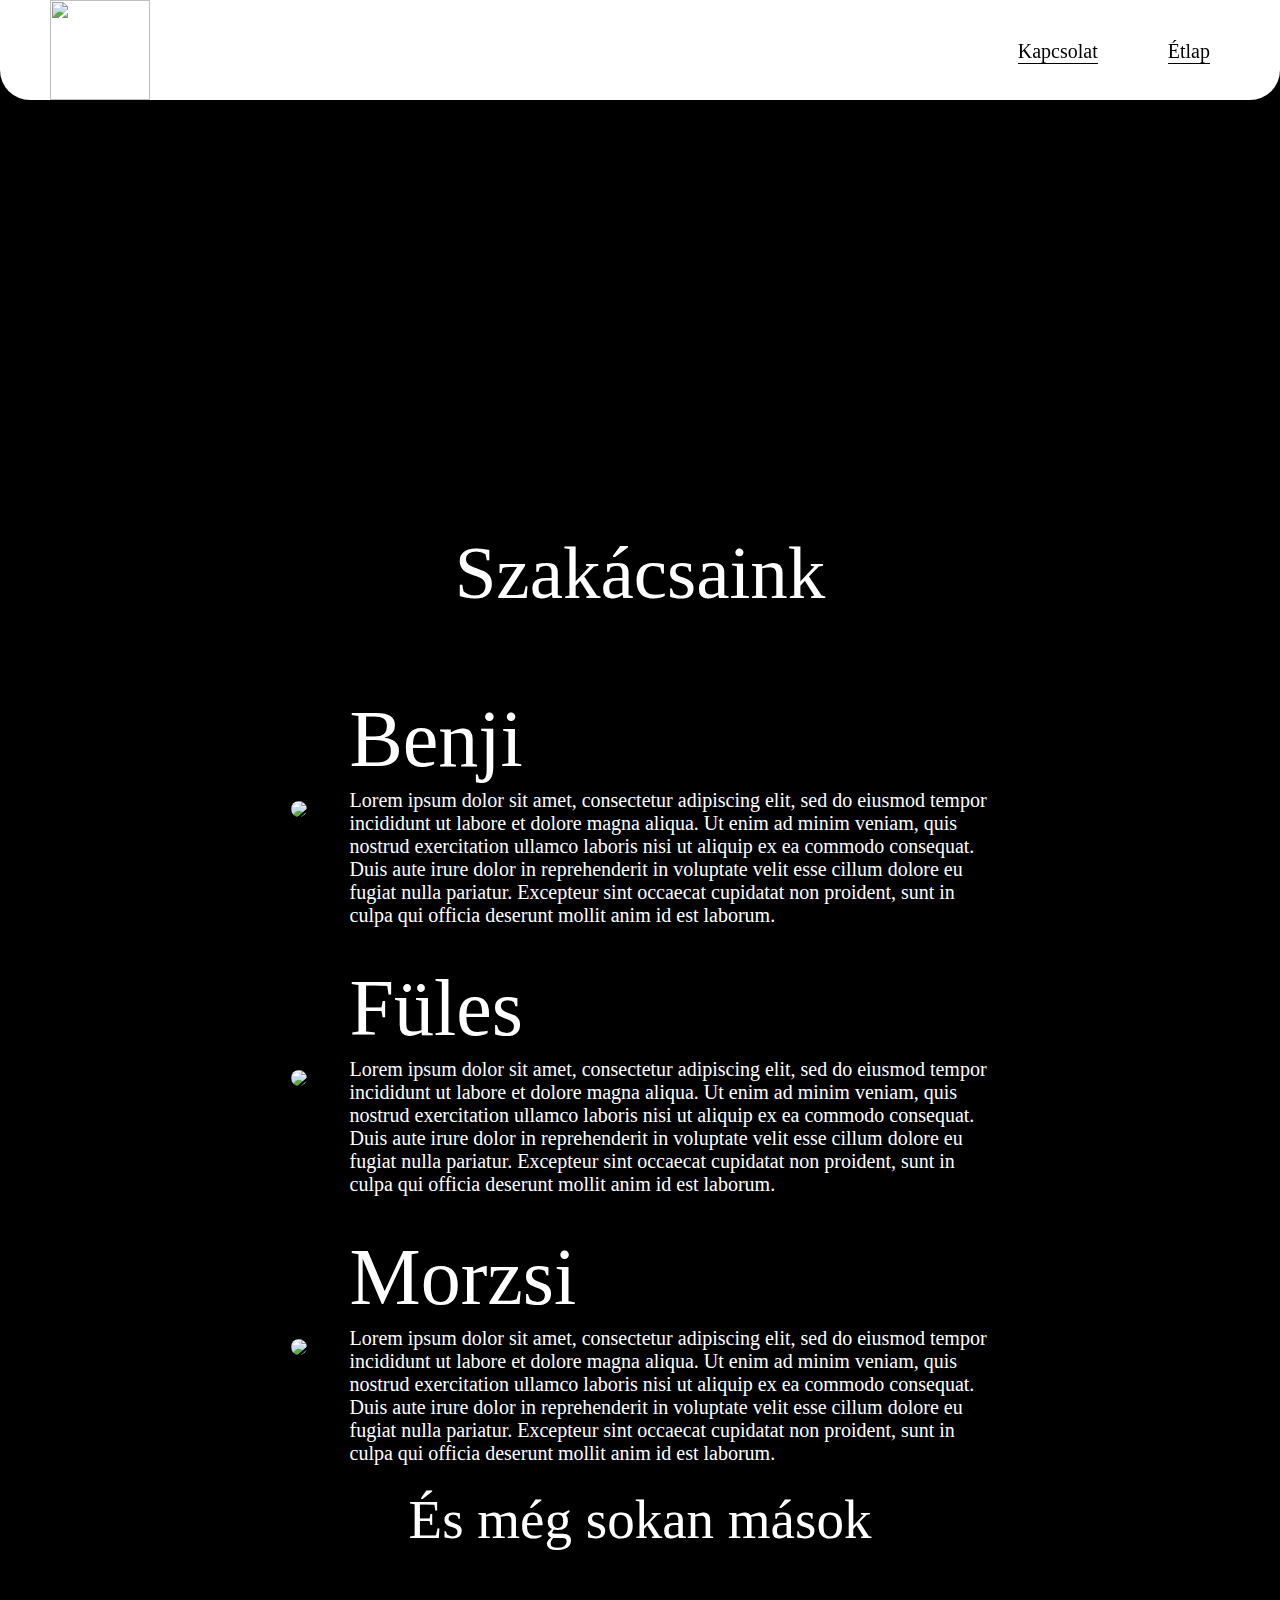
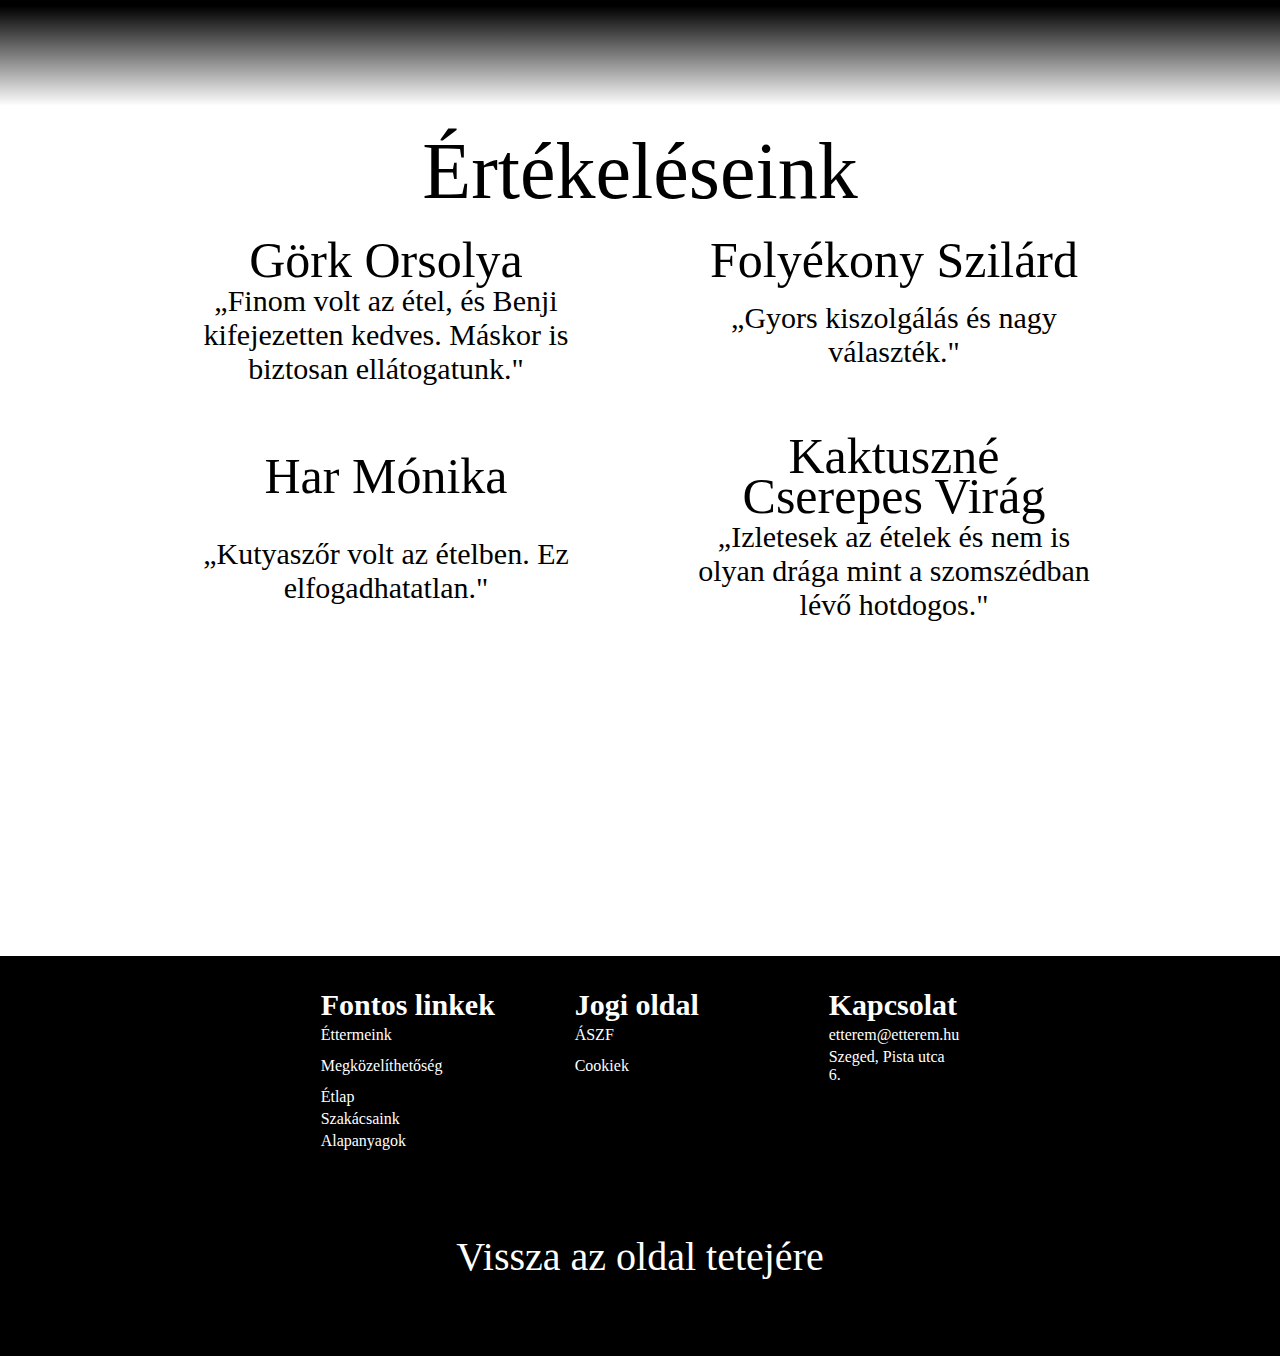
==== index.html @ e3f2d4af "Add files via upload" ====
<!DOCTYPE html>
<html lang="hu">
   <head>
      <meta charset="UTF-8">
      <meta http-equiv="X-UA-Compatible" content="IE=edge">
      <meta name="viewport" content="width=device-width, initial-scale=1.0">
      <title>Étterem - Főoldal</title>
      <link rel="stylesheet" href="indexstyle.css">
      <header>
         <img id="logo" src="forras/logo.png">
         <a href="">Étlap</a>
         <a href="">Kapcsolat</a>
      </header>
   <body>
      <div id="fejresz">
         <img src="forras/index/etel.png" style="width: 100%; height: 100%; pointer-events: none;">
         <img id="logofejresz" src="forras/index/logo.png" style="box-shadow: 50px 50px 50px black">
         <p>Ismerje meg<br> kinálatunkat</p>
      </div>
      <div id="szakacsok">
         <p>Szakácsaink</p>
         <table>
            <tr>
               <td rowspan="2" id="kep"><img src="forras/index/benji.png" style="border-radius: 30px; width: 300px;"></td>
               <td class="nev">Benji</td>
            </tr>
            <tr>
               <td class="leiras">Lorem ipsum dolor sit amet, consectetur adipiscing elit, sed do eiusmod tempor incididunt ut labore
                 et dolore magna aliqua. Ut enim ad minim veniam, quis nostrud exercitation ullamco laboris nisi ut aliquip ex ea commodo consequat.
                 Duis aute irure dolor in reprehenderit in voluptate velit esse cillum dolore eu fugiat nulla pariatur. Excepteur sint occaecat cupidatat non proident,
                  sunt in culpa qui officia deserunt mollit anim id est laborum.</td>
            </tr>
         </table>
         <table>
            <tr>
               <td rowspan="2" id="kep"><img src="forras/index/Füles.png" style="border-radius: 30px; width: 300px;"></td>
               <td class="nev">Füles</td>
            </tr>
            <tr>
               <td class="leiras">Lorem ipsum dolor sit amet, consectetur adipiscing elit, sed do eiusmod tempor incididunt ut labore
                 et dolore magna aliqua. Ut enim ad minim veniam, quis nostrud exercitation ullamco laboris nisi ut aliquip ex ea commodo consequat.
                 Duis aute irure dolor in reprehenderit in voluptate velit esse cillum dolore eu fugiat nulla pariatur. Excepteur sint occaecat cupidatat non proident,
                  sunt in culpa qui officia deserunt mollit anim id est laborum.</td>
            </tr>
         </table>
         <table>
            <tr>
               <td rowspan="2" id="kep"><img src="forras/index/morzsi.png" style="border-radius: 30px; width: 300px;"></td>
               <td class="nev">Morzsi</td>
            </tr>
            <tr>
               <td class="leiras">Lorem ipsum dolor sit amet, consectetur adipiscing elit, sed do eiusmod tempor incididunt ut labore
                 et dolore magna aliqua. Ut enim ad minim veniam, quis nostrud exercitation ullamco laboris nisi ut aliquip ex ea commodo consequat.
                 Duis aute irure dolor in reprehenderit in voluptate velit esse cillum dolore eu fugiat nulla pariatur. Excepteur sint occaecat cupidatat non proident,
                  sunt in culpa qui officia deserunt mollit anim id est laborum.</td>
            </tr>
         </table>
         <p style="padding-top: 0px; margin-top: -10px; font-size:55px">És még sokan mások</p>
      </div>
      <div id="gradient"></div>
      <div id="ertekelesek">
         <p id="cim">Értékeléseink</p>
         <table style="margin-top: 20px">
            <tr>
               <td id="ertekelo">Görk Orsolya</td>
               <td style="width: 100px"></td>
               <td id="ertekelo">Folyékony Szilárd</td>
            </tr>
            <tr>
               <td id="ertekeles">„Finom volt az étel, és Benji kifejezetten kedves. Máskor is biztosan ellátogatunk."</td>
               <td style="width: 100px"></td>
               <td id="ertekeles">„Gyors kiszolgálás és nagy választék."</td>
            </tr>
            <tr>
               <td id="kep"><img src="forras/index/csillag5.png" alt=""></td>
               <td style="width: 100px"></td>
               <td id="kep"><img src="forras/index/csillag5.png" alt=""></td>
            </tr>
            <tr>
               <td style="height: 20px;"></td>
            </tr>
            <tr>
               <td id="ertekelo">Har Mónika</td>
               <td style="width: 100px"></td>
               <td id="ertekelo">Kaktuszné Cserepes Virág</td>
            </tr>
            <tr>
               <td id="ertekeles">„Kutyaszőr volt az ételben. Ez elfogadhatatlan."</td>
               <td style="width: 100px"></td>
               <td id="ertekeles">„Izletesek az ételek és nem is olyan drága mint a szomszédban lévő hotdogos."</td>
            </tr>
            <tr>
               <td id="kep"><img src="forras/index/csillag1.png" alt=""></td>
               <td style="width: 100px"></td>
               <td id="kep"><img src="forras/index/csillag5.png" alt=""></td>
            </tr>
         </table>
      </div>
   </body>
   <footer>
      <table>
         <tr>
            <th class="cimek">Fontos linkek</td>
            <th class="cimek">Jogi oldal</td>
            <th class="cimek" style="width: 0px">Kapcsolat</td>
         </tr>
         <tr>
            <td>Éttermeink</td>
            <td>ÁSZF</td>
            <td>etterem@etterem.hu</td>
         </tr>
         <tr>
            <td>Megközelíthetőség</td>
            <td>Cookiek</td>
            <td>Szeged, Pista utca 6.</td>
         </tr>
         <tr>
            <td>Étlap</td>
         </tr>
         <tr>
            <td>Szakácsaink</td>
         </tr>
         <tr>
            <td>Alapanyagok</td>
         </tr>
      </table>
      <a href="#"><p>Vissza az oldal tetejére</p></a>
   </footer>
</html>
---- indexstyle.css ----
@font-face {
    font-family: Nunito-bold;
    src: url(font/Nunito-Bold.ttf);
}

@font-face {
    font-family: Nunito-Medium;
    src: url(font/Nunito-Medium.ttf);
}

body{
    margin: 0px;
    background-color: black ;
}

header{
    background-color: white;
    height: 100px;
    width: 100%;
    margin: 0px;
    padding: 0px;
    position: fixed;
    border-radius: 0 0 30px 30px;
    box-shadow: 0px 2px 30px 0px black;
    top: 0px;
}

footer{
    height: 400px;
    background-color: black;
    color: white;
}

.cimek{
    font-family: Nunito-Bold;
    width: 250px;
    padding-top: 30px;
    text-align: left;
    font-size: 30px;
}

footer td{
    font-family: Nunito-Medium;
}

footer p{
    text-align: center;
    margin-top: 80px;
    font-family: Nunito-Bold;
    font-size: 40px;
}

footer a{
    text-decoration: none;
    color: white;
}

#fejresz p{
    font-size: 130px;
    color: white;
    margin-top: -700px;
    text-align: center;
    text-shadow: 1px 1px 25px black;
    font-family: Nunito-Bold;
    line-height: 0.8em;
}

header a{
    float: right;
    padding-top: 40px;
    margin-right: 70px;
    font-family: Nunito-Bold;
    font-size: 20px;
    text-decoration: none;
    border-bottom: 1px solid black;
    color: black;
}

header a:hover{
    float: right;
    padding-top: 40px;
    margin-right: 70px;
    font-family: Nunito-Bold;
    font-size: 20px;
    border-bottom-color: grey;
    color: grey;
}

#logofejresz{
    display: block;
    margin: 0 auto;
    margin-top: -650px;
    border:2px solid #fff;
}


#logo{
    width: 100px;
    height: 100px;
    content: icon;
    padding-top: px;
    padding-left: 50px;
}

#szakacsok p{
    text-align: center;
    font-size: 75px;
    font-family: Nunito-Bold;
    color: white;
    padding-top: 400px;
}

table,td,th{
    margin: 0 auto;
    margin-bottom: 30px;
}

.nev{
    width: 50vw;
    height: 5px;
    padding-left: 40px;
    font-size: 80px;
    font-family: Nunito-Bold;
    color:white;
}

.leiras{
    font-size: 20px;
    font-family: Nunito-Medium;
    padding-left: 40px; 
    color:white;
}

#gradient{
    height: 100px;
    background: linear-gradient(180deg, black 0%, white 100%);
}

#ertekelesek{
    height: 850px;
    background-color: white;
}

#ertekelesek #cim{
    margin: 0px;
    text-align: center;
    padding-top: 20px;
    font-size: 80px;
    font-family: Nunito-Bold;
}

#ertekelesek #ertekelo{
    font-family: Nunito-Bold;
    text-align: center;
    font-size: 50px;
    width: 400px;
    line-height: 0.8em;
}

#ertekelesek #ertekeles{
    font-size: 30px;
    font-family: Nunito-Medium;
    text-align: center;
}

#ertekelesek #kep{
    display: block;
    margin: 0 auto;
    width: 200px;
}
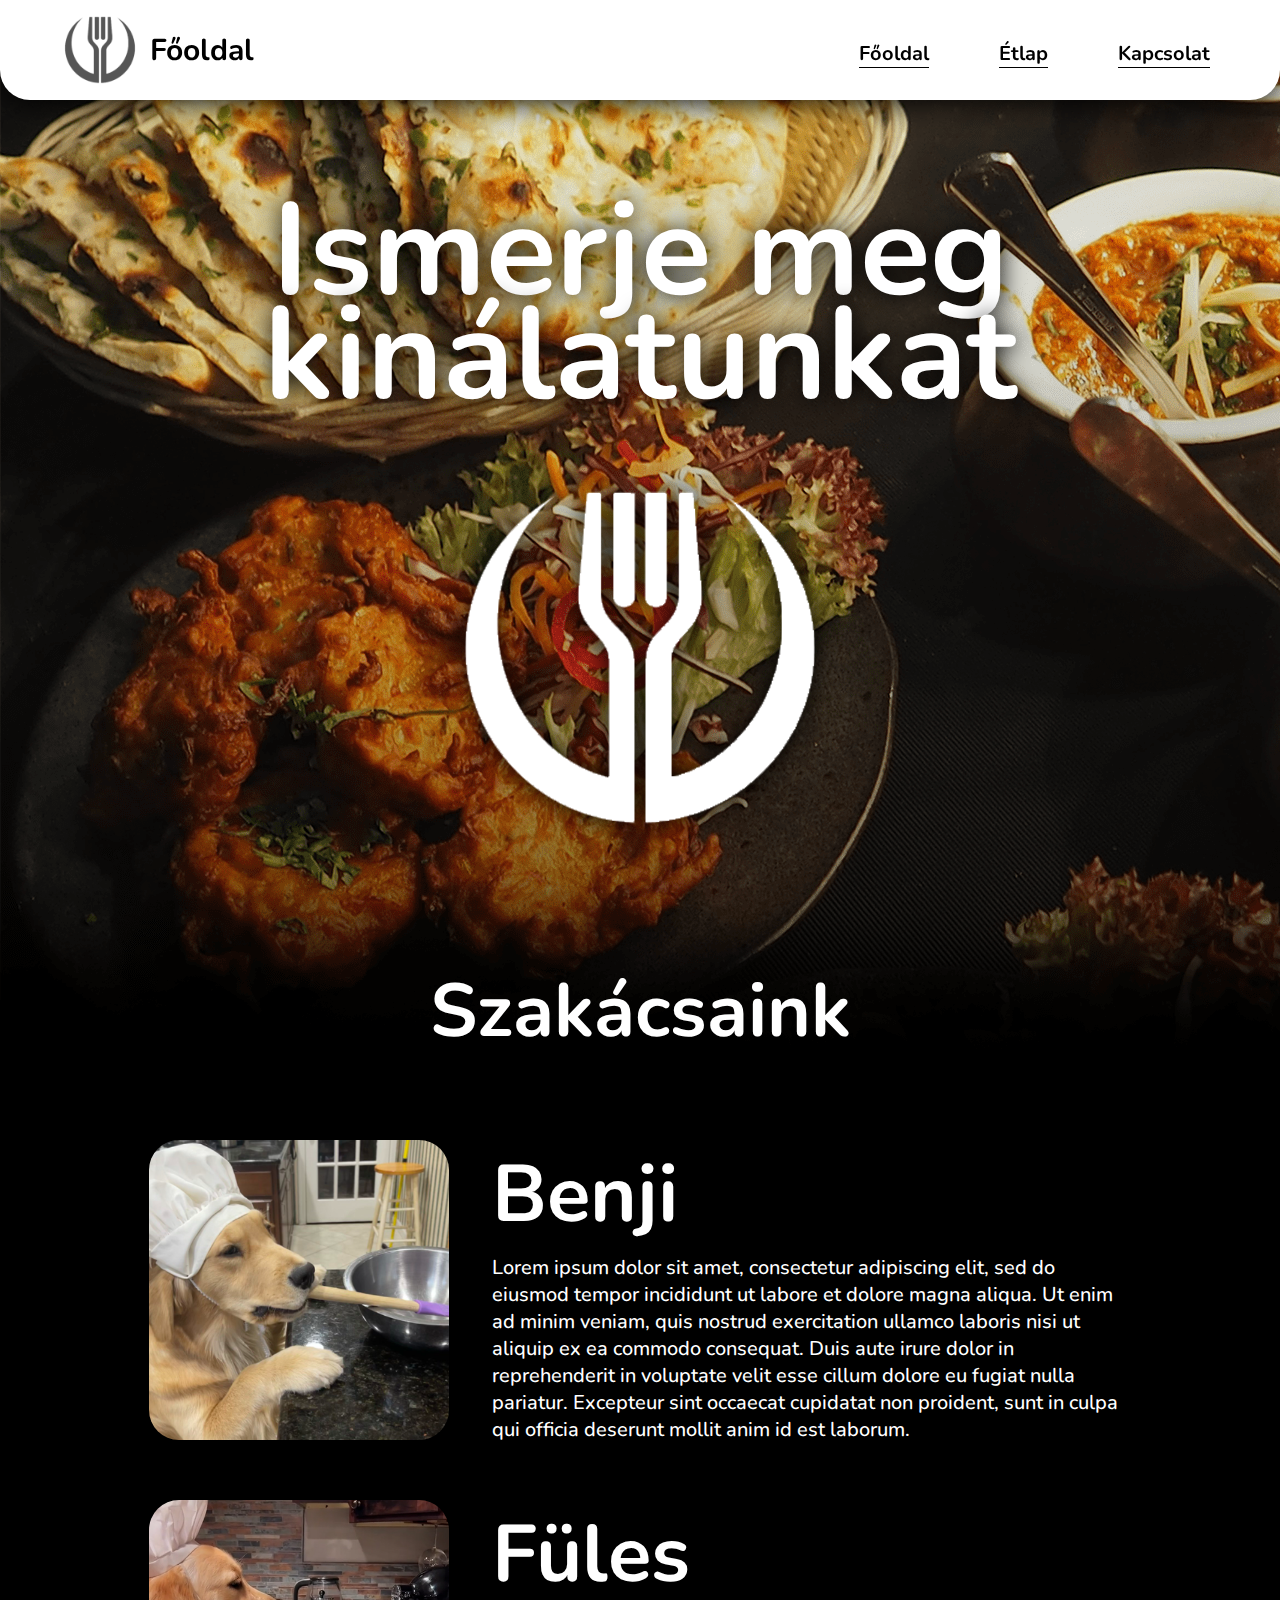
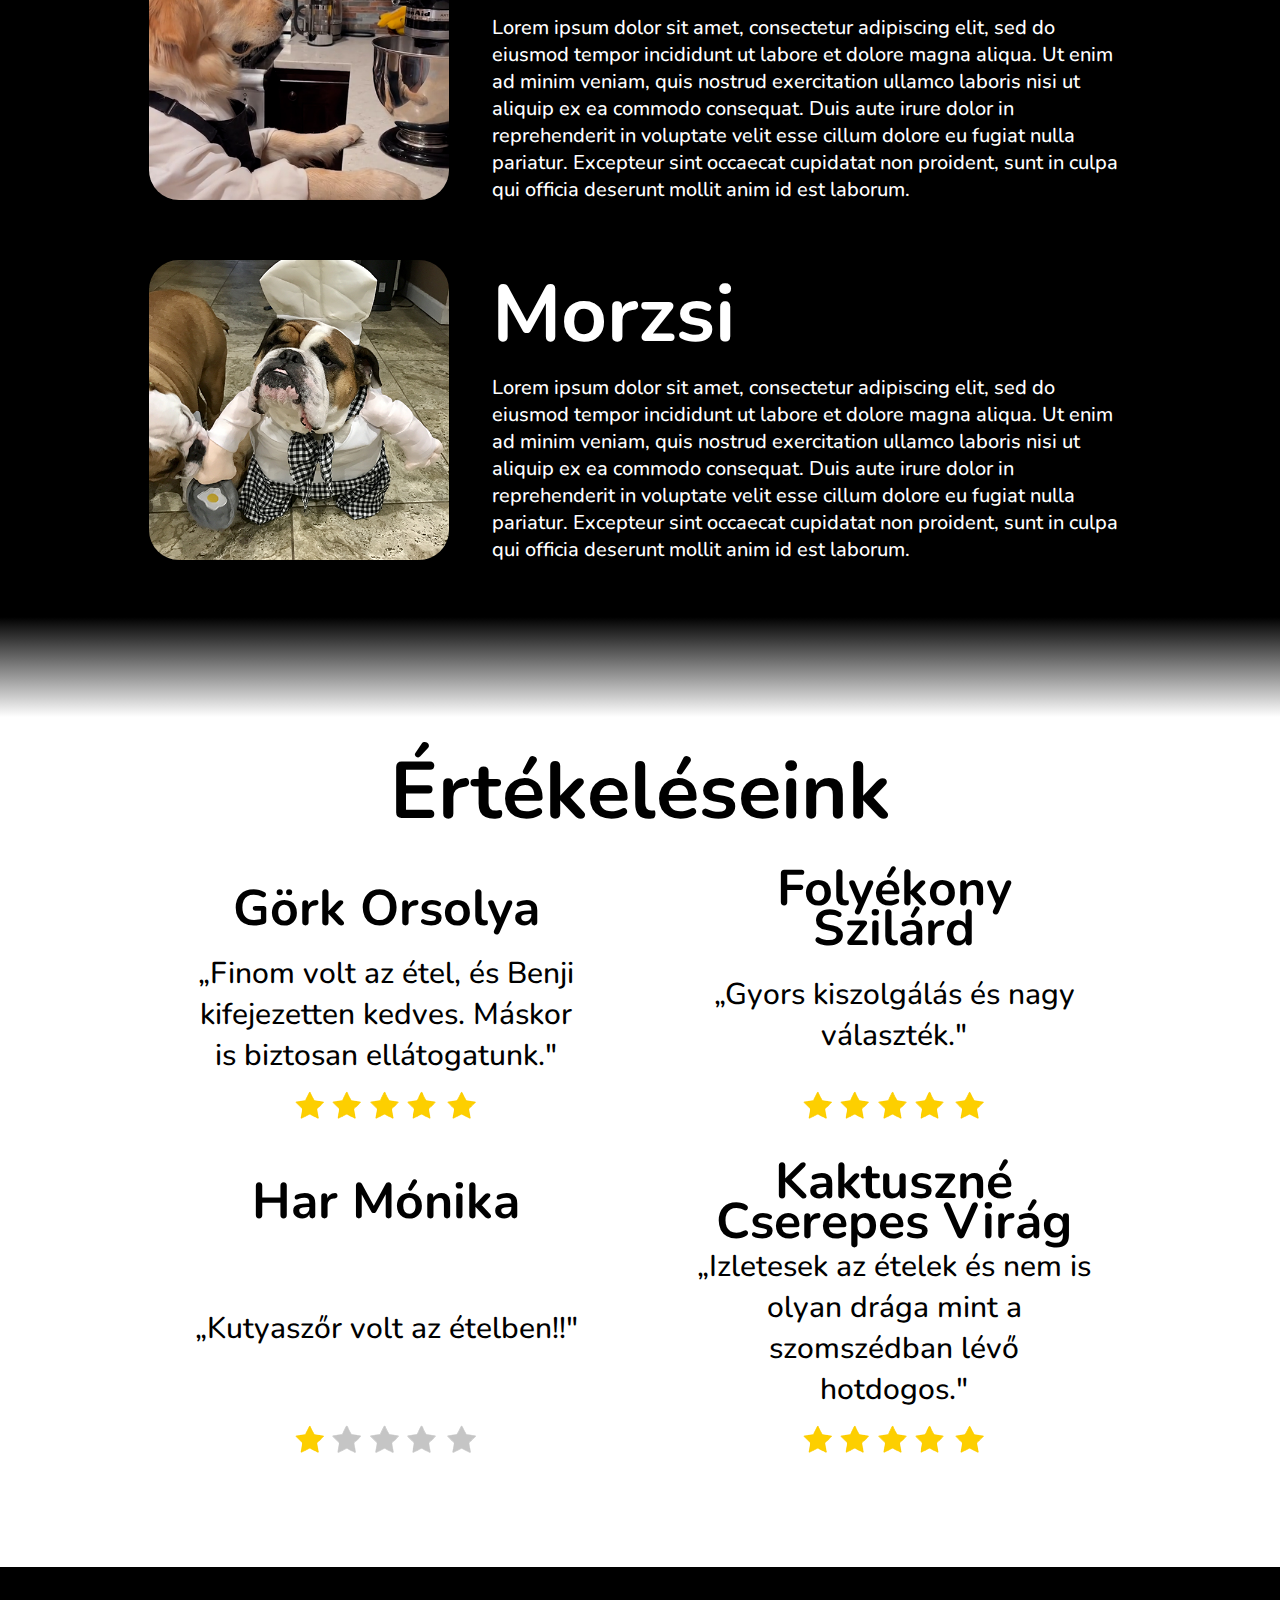
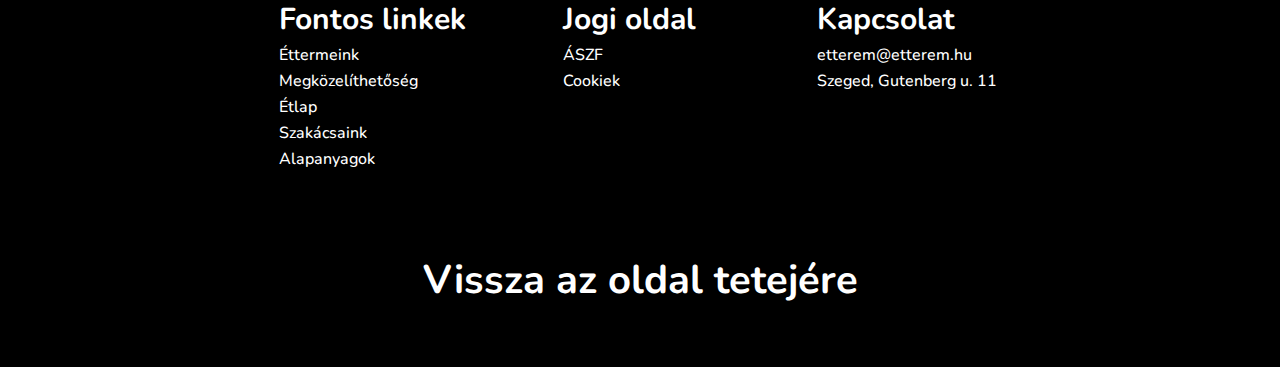
==== commit 86d675e9: "kész oldal" ====
--- a/index.html
+++ b/index.html
@@ -5,23 +5,28 @@
       <meta http-equiv="X-UA-Compatible" content="IE=edge">
       <meta name="viewport" content="width=device-width, initial-scale=1.0">
       <title>Étterem - Főoldal</title>
-      <link rel="stylesheet" href="indexstyle.css">
+      <link rel="stylesheet" href="style.css">
+   </head>
+   <body>
+
       <header>
          <img id="logo" src="forras/logo.png">
-         <a href="">Étlap</a>
-         <a href="">Kapcsolat</a>
+         <p id="fooldal">Főoldal</p>
+         <a href="kapcsolat.html">Kapcsolat</a>
+         <a href="etlap.html">Étlap</a>
+         <a href="index.html">Főoldal</a>
       </header>
-   <body>
+
       <div id="fejresz">
-         <img src="forras/index/etel.png" style="width: 100%; height: 100%; pointer-events: none;">
-         <img id="logofejresz" src="forras/index/logo.png" style="box-shadow: 50px 50px 50px black">
          <p>Ismerje meg<br> kinálatunkat</p>
+         <img id="logofejresz" src="forras/index/logo.png">
       </div>
+
       <div id="szakacsok">
          <p>Szakácsaink</p>
          <table>
             <tr>
-               <td rowspan="2" id="kep"><img src="forras/index/benji.png" style="border-radius: 30px; width: 300px;"></td>
+               <td rowspan="2"><img class="szakacskep" src="forras/index/benji.png"></td>
                <td class="nev">Benji</td>
             </tr>
             <tr>
@@ -33,7 +38,7 @@
          </table>
          <table>
             <tr>
-               <td rowspan="2" id="kep"><img src="forras/index/Füles.png" style="border-radius: 30px; width: 300px;"></td>
+               <td rowspan="2"><img class="szakacskep" src="forras/index/fules.png"></td>
                <td class="nev">Füles</td>
             </tr>
             <tr>
@@ -45,7 +50,7 @@
          </table>
          <table>
             <tr>
-               <td rowspan="2" id="kep"><img src="forras/index/morzsi.png" style="border-radius: 30px; width: 300px;"></td>
+               <td rowspan="2"><img class="szakacskep" src="forras/index/morzsi.png"></td>
                <td class="nev">Morzsi</td>
             </tr>
             <tr>
@@ -55,44 +60,43 @@
                   sunt in culpa qui officia deserunt mollit anim id est laborum.</td>
             </tr>
          </table>
-         <p style="padding-top: 0px; margin-top: -10px; font-size:55px">És még sokan mások</p>
       </div>
       <div id="gradient"></div>
       <div id="ertekelesek">
          <p id="cim">Értékeléseink</p>
          <table style="margin-top: 20px">
             <tr>
-               <td id="ertekelo">Görk Orsolya</td>
+               <td class="ertekelo">Görk Orsolya</td>
                <td style="width: 100px"></td>
-               <td id="ertekelo">Folyékony Szilárd</td>
+               <td class="ertekelo">Folyékony Szilárd</td>
             </tr>
             <tr>
-               <td id="ertekeles">„Finom volt az étel, és Benji kifejezetten kedves. Máskor is biztosan ellátogatunk."</td>
+               <td class="ertekeles">„Finom volt az étel, és Benji kifejezetten kedves. Máskor is biztosan ellátogatunk."</td>
                <td style="width: 100px"></td>
-               <td id="ertekeles">„Gyors kiszolgálás és nagy választék."</td>
+               <td class="ertekeles">„Gyors kiszolgálás és nagy választék."</td>
             </tr>
             <tr>
-               <td id="kep"><img src="forras/index/csillag5.png" alt=""></td>
+               <td class="kep"><img src="forras/index/csillag5.png" alt=""></td>
                <td style="width: 100px"></td>
-               <td id="kep"><img src="forras/index/csillag5.png" alt=""></td>
+               <td class="kep"><img src="forras/index/csillag5.png" alt=""></td>
             </tr>
             <tr>
                <td style="height: 20px;"></td>
             </tr>
             <tr>
-               <td id="ertekelo">Har Mónika</td>
+               <td class="ertekelo">Har Mónika</td>
                <td style="width: 100px"></td>
-               <td id="ertekelo">Kaktuszné Cserepes Virág</td>
+               <td class="ertekelo">Kaktuszné Cserepes Virág</td>
             </tr>
             <tr>
-               <td id="ertekeles">„Kutyaszőr volt az ételben. Ez elfogadhatatlan."</td>
+               <td class="ertekeles">„Kutyaszőr volt az ételben!!"</td>
                <td style="width: 100px"></td>
-               <td id="ertekeles">„Izletesek az ételek és nem is olyan drága mint a szomszédban lévő hotdogos."</td>
+               <td class="ertekeles">„Izletesek az ételek és nem is olyan drága mint a szomszédban lévő hotdogos."</td>
             </tr>
             <tr>
-               <td id="kep"><img src="forras/index/csillag1.png" alt=""></td>
+               <td class="kep"><img src="forras/index/csillag1.png" alt=""></td>
                <td style="width: 100px"></td>
-               <td id="kep"><img src="forras/index/csillag5.png" alt=""></td>
+               <td class="kep"><img src="forras/index/csillag5.png" alt=""></td>
             </tr>
          </table>
       </div>
@@ -100,9 +104,9 @@
    <footer>
       <table>
          <tr>
-            <th class="cimek">Fontos linkek</td>
+            <th class="cimek" style="width: 280px">Fontos linkek</td>
             <th class="cimek">Jogi oldal</td>
-            <th class="cimek" style="width: 0px">Kapcsolat</td>
+            <th class="cimek" style="width: 185px">Kapcsolat</td>
          </tr>
          <tr>
             <td>Éttermeink</td>
@@ -112,7 +116,7 @@
          <tr>
             <td>Megközelíthetőség</td>
             <td>Cookiek</td>
-            <td>Szeged, Pista utca 6.</td>
+            <td>Szeged, Gutenberg u. 11</td>
          </tr>
          <tr>
             <td>Étlap</td>
@@ -125,5 +129,5 @@
          </tr>
       </table>
       <a href="#"><p>Vissza az oldal tetejére</p></a>
-   </footer>
+</footer>
 </html>
--- a/style.css
+++ b/style.css
@@ -0,0 +1,396 @@
+@font-face {
+    font-family: Nunito-bold;
+    src: url(font/Nunito-Bold.ttf);
+}
+
+@font-face {
+    font-family: Nunito-Medium;
+    src: url(font/Nunito-Medium.ttf);
+}
+
+/* fooldal */
+
+body{
+    margin: 0px;
+    background-color: black ;
+}
+
+header #fooldal{
+    font-size: 30px;
+    float: left;
+    font-family: Nunito-Bold;
+}
+
+header{
+    background-color: white;
+    height: 100px;
+    width: 100%;
+    margin: 0px;
+    padding: 0px;
+    position: fixed;
+    border-radius: 0 0 30px 30px;
+    box-shadow: 0px 2px 30px 0px black;
+    top: 0px;
+    z-index: 1;
+}
+
+footer{
+    height: 400px;
+    background-color: black;
+    color: white;
+}
+
+.cimek{
+    font-family: Nunito-Bold;
+    width: 250px;
+    padding-top: 30px;
+    text-align: left;
+    font-size: 30px;
+}
+
+footer td{
+    font-family: Nunito-Medium;
+}
+
+footer p{
+    text-align: center;
+    margin-top: 80px;
+    font-family: Nunito-Bold;
+    font-size: 40px;
+}
+
+footer a{
+    text-decoration: none;
+    color: white;
+}
+
+#fejresz{
+    height: 1080px;
+    width: 100%;
+    background-color: white;
+    background-image: url("forras/index/etel-min.png");
+    background-size: cover;
+    background-repeat: no-repeat;
+}
+
+#fejresz p{
+    color: white;
+    font-size: 130px;
+    margin: 0;
+    text-align: center;
+    font-family: Nunito-Bold;
+    text-shadow: 1px 1px 25px black;
+    padding-top: 200px;
+    line-height: 0.8em;
+}
+
+#logofejresz{
+    display: block;
+    margin: 0 auto;
+    user-select: none;
+    pointer-events: none;
+}
+
+.szakacskep{
+    border-radius: 30px;
+    width: 300px;
+    pointer-events: none;
+    user-select: none;
+}
+
+header a{
+    float: right;
+    padding-top: 40px;
+    margin-right: 70px;
+    font-family: Nunito-Bold;
+    font-size: 20px;
+    text-decoration: none;
+    border-bottom: 1px solid black;
+    color: black;
+}
+
+header a:hover{
+    float: right;
+    padding-top: 40px;
+    margin-right: 70px;
+    font-family: Nunito-Bold;
+    font-size: 20px;
+    border-bottom-color: grey;
+    color: grey;
+    z-index: 10;
+}
+
+#logo{
+    float: left;
+    width: 100px;
+    height: 100px;
+    content: icon;
+    padding-top: px;
+    padding-left: 50px;
+    pointer-events: none;
+    user-select: none;
+}
+
+#szakacsok p{
+    text-align: center;
+    font-size: 75px;
+    font-family: Nunito-Bold;
+    color: white;
+    margin-top: -120px ;
+}
+
+table,td,th{
+    margin: 0 auto;
+    margin-bottom: 50px;
+}
+
+.nev{
+    width: 50vw;
+    height: 5px;
+    padding-left: 40px;
+    font-size: 80px;
+    font-family: Nunito-Bold;
+    color:white;
+}
+
+.leiras{
+    font-size: 20px;
+    font-family: Nunito-Medium;
+    padding-left: 40px; 
+    color:white;
+}
+
+#gradient{
+    height: 100px;
+    background: linear-gradient(180deg, black 0%, white 100%);
+}
+
+#ertekelesek{
+    height: 850px;
+    background-color: white;
+}
+
+#ertekelesek #cim{
+    margin: 0px;
+    text-align: center;
+    padding-top: 20px;
+    font-size: 80px;
+    font-family: Nunito-Bold;
+}
+
+#ertekelesek .ertekelo{
+    font-family: Nunito-Bold;
+    text-align: center;
+    font-size: 50px;
+    width: 400px;
+    line-height: 0.8em;
+}
+
+#ertekelesek .ertekeles{
+    font-size: 30px;
+    font-family: Nunito-Medium;
+    text-align: center;
+}
+
+#ertekelesek .kep{
+    display: block;
+    margin: 0 auto;
+    width: 200px;
+    pointer-events: none;
+    user-select: none;
+}
+
+/* etlap */
+
+header #etlap{
+    font-size: 30px;
+    float: left;
+    font-family: Nunito-Bold;
+}
+
+#fejresz-etlap-kapcsolat p{
+    text-align: center;
+    color: white;
+    font-size: 70px;
+    font-family: Nunito-Bold;
+    margin-top: -230px;
+}
+
+#kereso{
+    padding: 20px;
+    display: block;
+    margin: 0 auto;
+    font-size: 30px;
+    border: 2px white solid;
+    background-color: black;
+    color: white;
+    font-family: Nunito-Medium;
+    border-radius: 30px;
+    height: 40px;
+    width: 20vw;
+    position: relative;
+} 
+
+#kereso:hover{
+    padding: 20px;
+    display: block;
+    margin: 0 auto;
+    font-size: 30px;
+    border: 2px white solid;
+    background-color: black;
+    color: white;
+    font-family: Nunito-Medium;
+    border-radius: 30px;
+    height: 40px;
+    width: 20vw;
+    position: relative;
+    animation: kereso 0.4s forwards;
+}
+
+@keyframes kereso {
+    from {box-shadow: 0px;}
+    to { box-shadow: 0px 0px 400px 0px white;}
+}
+
+@keyframes megvesz{
+    from {background-color: white;}
+    to {background-color: wheat;}
+}
+
+#kategoria{
+    margin-top: 70px;
+    color:white;
+    font-size: 50px;
+    text-align: center;
+    font-family: Nunito-Bold;
+} 
+
+.etel{
+    margin-top: 60px;
+}
+
+.etelkep{
+    width: 150px;
+    border-radius: 90px;
+    pointer-events: none;
+    user-select: none;
+}
+
+.etelnev{
+    color: white;
+    font-family: Nunito-Bold;
+    font-size: 40px;
+    padding-left: 25px;
+    line-height: 0.8em;
+    width: 600px;
+}
+
+.eteldesc{
+    color: white;
+    font-family: Nunito-Medium;
+    font-size: 25px;
+    padding-left: 25px;
+}
+
+.ar{
+    width: 200px;
+    font-size: 35px;
+    font-family: Nunito-bold;
+    text-align: center;
+    color: white;
+}
+
+.megveszem,.ar{
+    padding-left: 35px;
+}
+
+.megveszem button{
+    font-family: Nunito-Medium;
+    display: block;
+    margin: 0 auto;
+    color: black;
+    font-size: 24px;
+    width: 85%;
+    padding: 15px;
+    border-radius: 50px;
+    background-color: white;
+    cursor: pointer;
+}
+
+.megveszem button:hover{
+    animation: megvesz 0.5s forwards;
+}
+
+.megveszem button:after{
+    background-color: green;
+}
+
+/* kapcsolat */
+
+.icon{
+    width: 70px;
+}
+
+#icon{
+    width: 40px;
+}
+
+.kapcsolatdesc{
+    color: white;
+    font-family: Nunito-Medium;
+    font-size: 25px;
+}
+
+#kapcsolatcim{
+    color: white;
+    font-family: Nunito-Bold;
+    font-size: 35px;
+    height: 40px;
+}
+
+#kapcsolat{
+    margin-top: 50px;
+    color: white;
+}
+
+#kapcs_valaszto{
+    width: 120px;
+}
+
+#terkep{
+    border-radius: 40px;
+    box-shadow: 0px 0px 40px blanchedalmond;
+}
+
+#cim-margin-bottom{
+    height: 145px;
+}
+
+#cim-margin-top{
+    height: 145px;
+}
+
+#miert_mi{
+    height: 550px;
+    background-color: white;
+}
+
+#miertmi_tabla th{
+    font-family: Nunito-Bold;
+    font-size: 85px;
+}
+
+#miertmi_tabla img{
+    padding-top: 15px;
+    width: 50px;
+}
+
+#miertmi_tabla td{
+    padding-left: 15px;
+    font-size: 50px;
+    font-family: Nunito-medium;
+}
+
+#miertmi_tabla{
+    padding-top: 50px;
+}